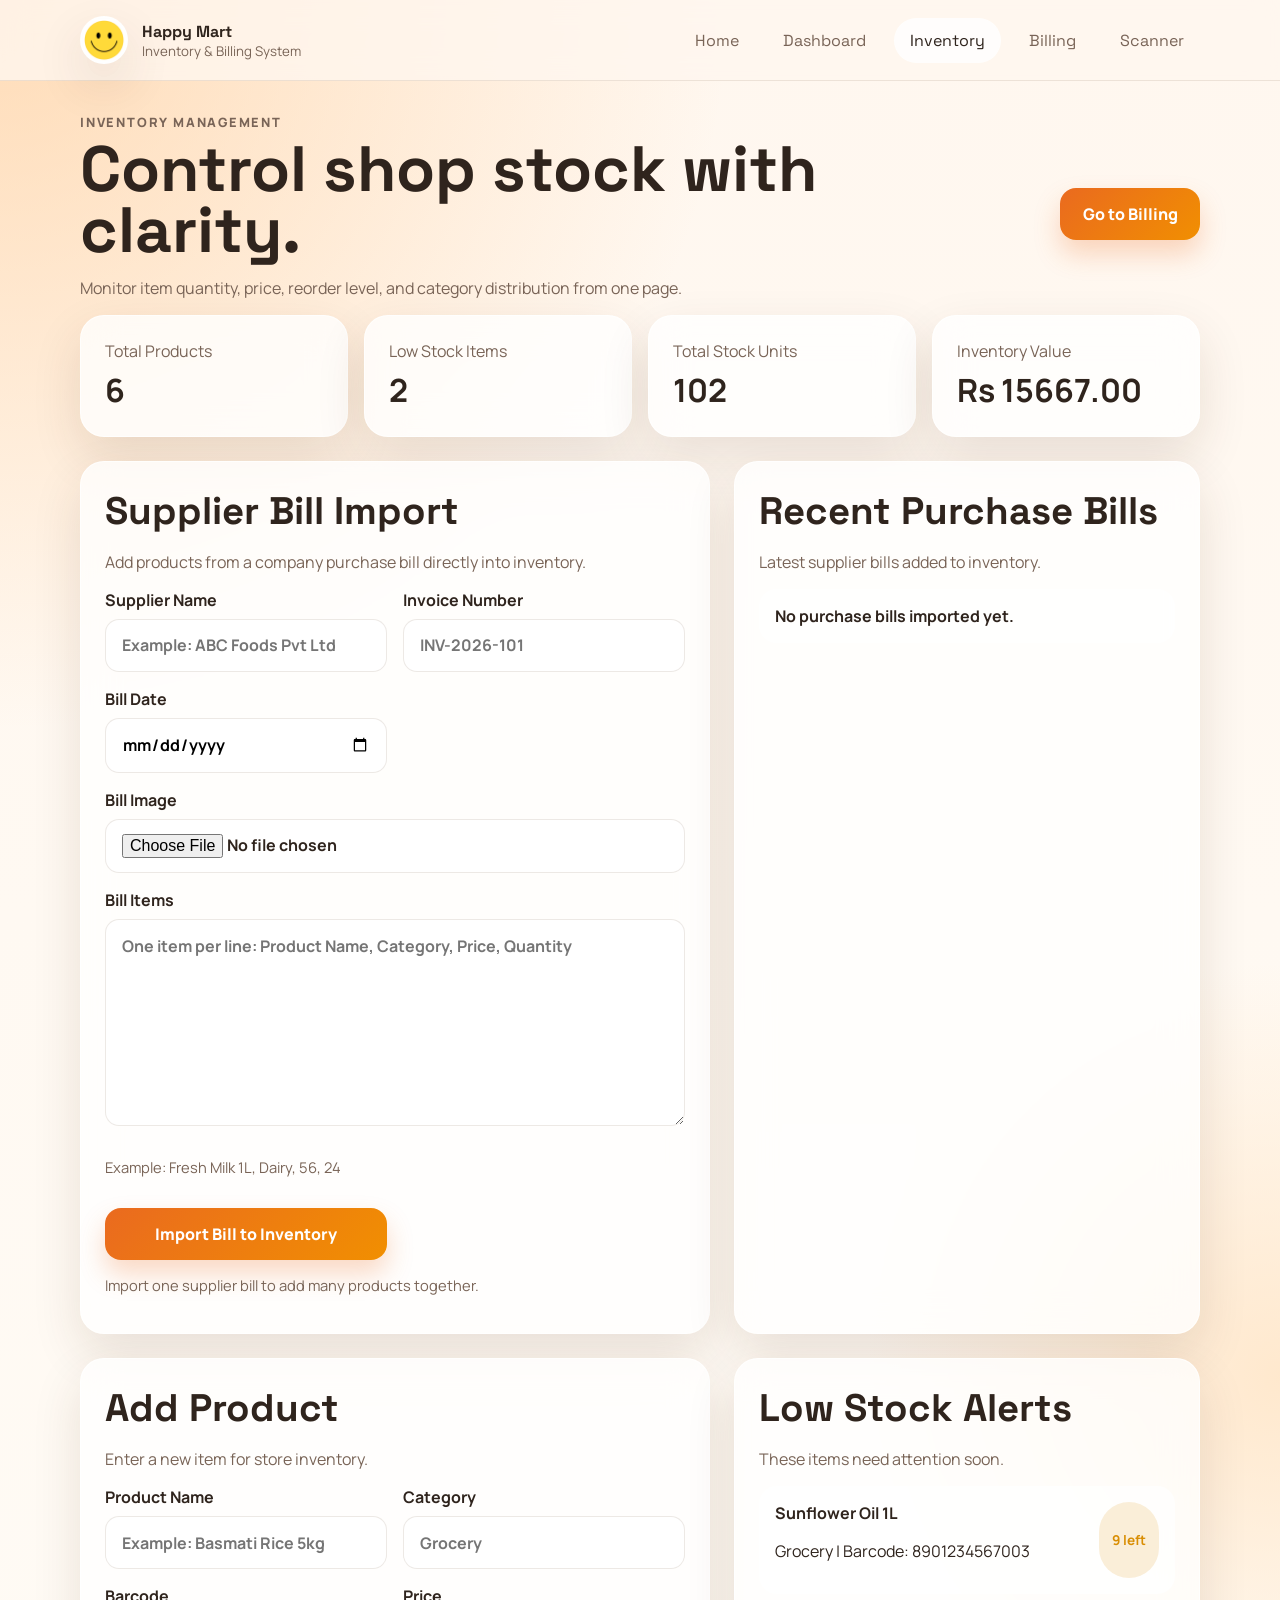
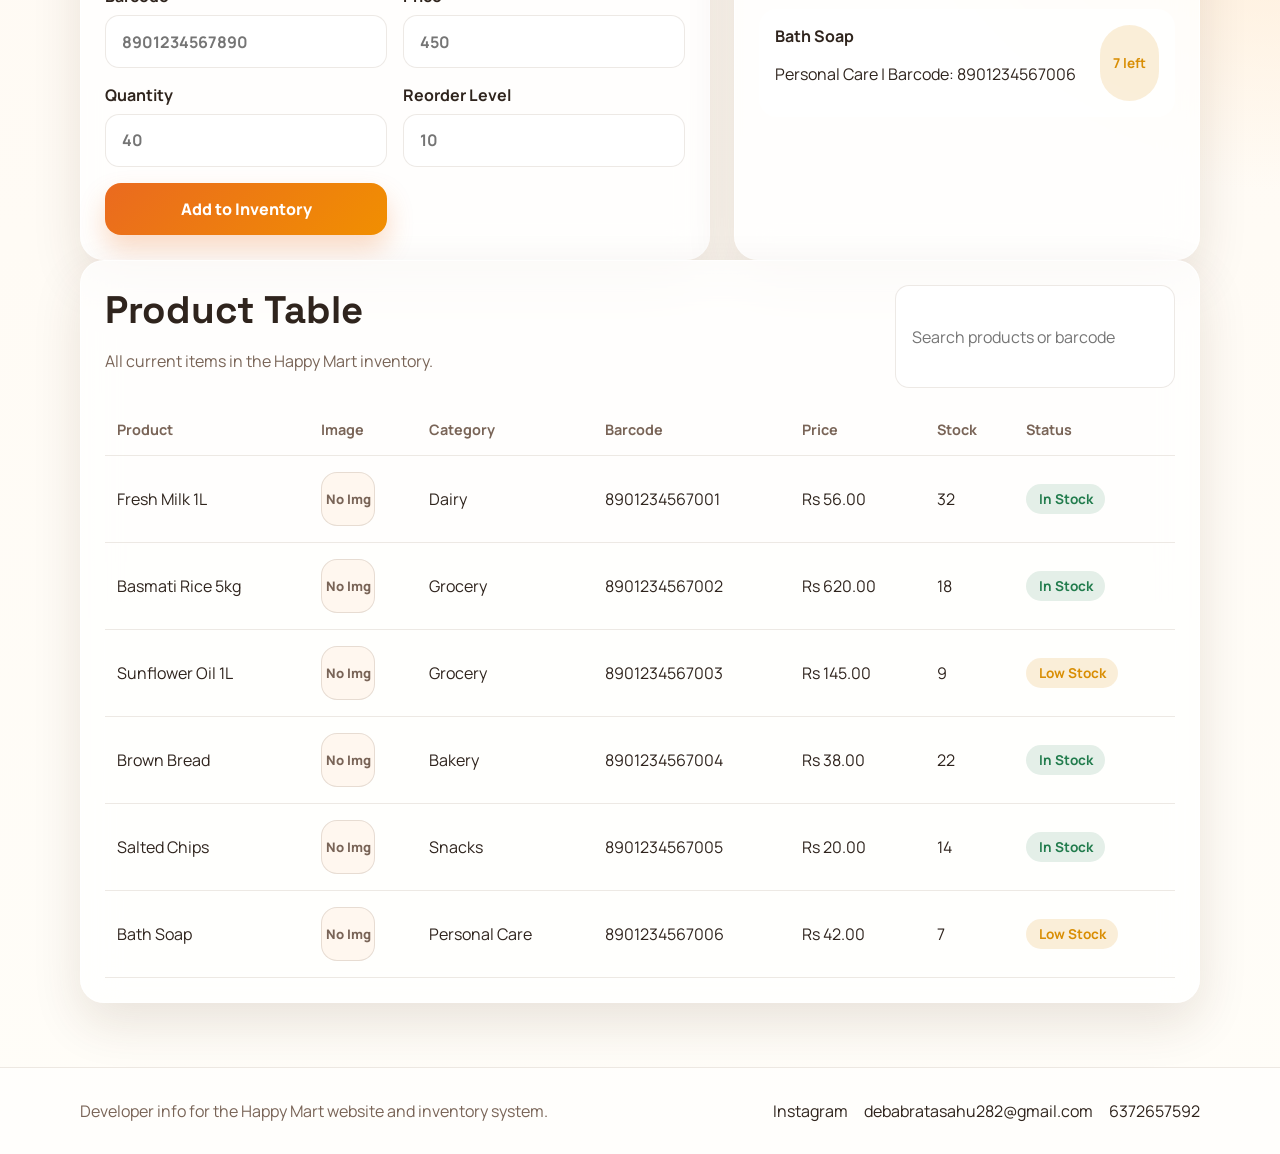
==== inventory.html @ 77fd02b4 "Add files via upload" ====
<!DOCTYPE html>
<html lang="en">
<head>
  <meta charset="UTF-8">
  <meta name="viewport" content="width=device-width, initial-scale=1.0">
  <title>Happy Mart | Inventory</title>
  <link rel="preconnect" href="https://fonts.googleapis.com">
  <link rel="preconnect" href="https://fonts.gstatic.com" crossorigin>
  <link href="https://fonts.googleapis.com/css2?family=Space+Grotesk:wght@400;500;700&family=Manrope:wght@400;500;700;800&display=swap" rel="stylesheet">
  <link rel="stylesheet" href="styles.css">
</head>
<body>
  <header class="site-header">
    <div class="container nav-wrap">
      <a class="brand" href="index.html">
        <span class="brand-mark">
          <img src="happy-mart-logo.jpg" alt="Happy Mart logo">
        </span>
        <span>
          <strong>Happy Mart</strong>
          <small>Inventory & Billing System</small>
        </span>
      </a>
      <nav class="site-nav">
        <a href="index.html">Home</a>
        <a href="dashboard.html">Dashboard</a>
        <a class="active" href="inventory.html">Inventory</a>
        <a href="billing.html">Billing</a>
        <a href="scanner.html">Scanner</a>
      </nav>
    </div>
  </header>

  <main class="page-shell">
    <section class="page-hero container compact-hero">
      <div>
        <p class="eyebrow">Inventory management</p>
        <h1>Control shop stock with clarity.</h1>
        <p>Monitor item quantity, price, reorder level, and category distribution from one page.</p>
      </div>
      <a class="btn btn-primary" href="billing.html">Go to Billing</a>
    </section>

    <section class="container dashboard-grid">
      <article class="panel metric-panel">
        <span>Total Products</span>
        <strong id="totalProducts">0</strong>
      </article>
      <article class="panel metric-panel">
        <span>Low Stock Items</span>
        <strong id="lowStockCount">0</strong>
      </article>
      <article class="panel metric-panel">
        <span>Total Stock Units</span>
        <strong id="totalUnits">0</strong>
      </article>
      <article class="panel metric-panel">
        <span>Inventory Value</span>
        <strong id="inventoryValue">Rs 0</strong>
      </article>
    </section>

    <section class="container two-column">
      <article class="panel">
        <div class="panel-head">
          <h2>Supplier Bill Import</h2>
          <p>Add products from a company purchase bill directly into inventory.</p>
        </div>
        <form id="purchaseBillForm" class="form-grid">
          <label>
            Supplier Name
            <input type="text" id="supplierName" placeholder="Example: ABC Foods Pvt Ltd" required>
          </label>
          <label>
            Invoice Number
            <input type="text" id="invoiceNumber" placeholder="INV-2026-101" required>
          </label>
          <label>
            Bill Date
            <input type="date" id="billDate" required>
          </label>
          <label class="full-width">
            Bill Image
            <input type="file" id="billImage" accept="image/*">
          </label>
          <label class="full-width">
            Bill Items
            <textarea id="billItems" rows="8" placeholder="One item per line: Product Name, Category, Price, Quantity" required></textarea>
          </label>
          <p class="chart-note full-width">Example: Fresh Milk 1L, Dairy, 56, 24</p>
          <button class="btn btn-primary" type="submit">Import Bill to Inventory</button>
        </form>
        <p id="purchaseBillStatus" class="chart-note">Import one supplier bill to add many products together.</p>
      </article>

      <article class="panel">
        <div class="panel-head">
          <h2>Recent Purchase Bills</h2>
          <p>Latest supplier bills added to inventory.</p>
        </div>
        <div id="purchaseBillList" class="scan-history"></div>
      </article>
    </section>

    <section class="container two-column">
      <article class="panel">
        <div class="panel-head">
          <h2>Add Product</h2>
          <p>Enter a new item for store inventory.</p>
        </div>
        <form id="inventoryForm" class="form-grid">
          <label>
            Product Name
            <input type="text" id="productName" placeholder="Example: Basmati Rice 5kg" required>
          </label>
          <label>
            Category
            <input type="text" id="productCategory" placeholder="Grocery" required>
          </label>
          <label>
            Barcode
            <input type="text" id="productBarcode" placeholder="8901234567890" required>
          </label>
          <label>
            Price
            <input type="number" id="productPrice" min="1" placeholder="450" required>
          </label>
          <label>
            Quantity
            <input type="number" id="productQuantity" min="1" placeholder="40" required>
          </label>
          <label>
            Reorder Level
            <input type="number" id="productReorder" min="1" placeholder="10" required>
          </label>
          <button class="btn btn-primary" type="submit">Add to Inventory</button>
        </form>
      </article>

      <article class="panel">
        <div class="panel-head">
          <h2>Low Stock Alerts</h2>
          <p>These items need attention soon.</p>
        </div>
        <div id="lowStockList" class="alert-list"></div>
      </article>
    </section>

    <section class="container panel">
      <div class="panel-head row-head">
        <div>
          <h2>Product Table</h2>
          <p>All current items in the Happy Mart inventory.</p>
        </div>
        <input id="inventorySearch" class="search-input" type="search" placeholder="Search products or barcode">
      </div>
      <div class="table-wrap">
        <table>
          <thead>
            <tr>
              <th>Product</th>
              <th>Image</th>
              <th>Category</th>
              <th>Barcode</th>
              <th>Price</th>
              <th>Stock</th>
              <th>Status</th>
            </tr>
          </thead>
          <tbody id="inventoryTableBody"></tbody>
        </table>
      </div>
    </section>
  </main>

  <footer class="site-footer">
    <div class="container footer-wrap">
      <p>Developer info for the Happy Mart website and inventory system.</p>
      <div>
        <a href="https://www.instagram.com/sahu_sanu_/?hl=en" target="_blank" rel="noreferrer">Instagram</a>
        <a href="mailto:debabratasahu282@gmail.com">debabratasahu282@gmail.com</a>
        <a href="tel:6372657592">6372657592</a>
      </div>
    </div>
  </footer>

  <script src="script.js"></script>
</body>
</html>
---- styles.css ----
:root {
  --bg: #fff7ef;
  --surface: rgba(255, 255, 255, 0.78);
  --surface-strong: #fffdf8;
  --line: rgba(77, 42, 0, 0.1);
  --text: #2f241d;
  --muted: #796457;
  --accent: #ea6a1f;
  --accent-dark: #b94b0b;
  --accent-soft: #ffe2cc;
  --success: #227c4d;
  --danger: #d1495b;
  --warning: #d98e04;
  --shadow: 0 20px 50px rgba(78, 44, 18, 0.12);
  --radius: 24px;
}

* {
  box-sizing: border-box;
}

html {
  scroll-behavior: smooth;
}

body {
  margin: 0;
  font-family: "Manrope", sans-serif;
  color: var(--text);
  background:
    radial-gradient(circle at top left, rgba(255, 193, 128, 0.5), transparent 24%),
    radial-gradient(circle at right center, rgba(255, 228, 196, 0.8), transparent 22%),
    linear-gradient(180deg, #fff7ef 0%, #fffdf8 100%);
  min-height: 100vh;
}

a {
  color: inherit;
  text-decoration: none;
}

button,
input,
select,
textarea {
  font: inherit;
}

.container {
  width: min(1120px, calc(100% - 2rem));
  margin: 0 auto;
}

.site-header {
  position: sticky;
  top: 0;
  z-index: 20;
  backdrop-filter: blur(14px);
  background: rgba(255, 247, 239, 0.8);
  border-bottom: 1px solid var(--line);
}

.nav-wrap,
.footer-wrap {
  display: flex;
  justify-content: space-between;
  align-items: center;
  gap: 1rem;
  padding: 1rem 0;
}

.brand {
  display: flex;
  align-items: center;
  gap: 0.85rem;
}

.brand strong,
.site-nav a,
h1,
h2,
h3 {
  font-family: "Space Grotesk", sans-serif;
}

.brand strong {
  display: block;
}

.brand small {
  color: var(--muted);
  display: block;
}

.brand-mark {
  display: inline-flex;
  align-items: center;
  justify-content: center;
  width: 48px;
  height: 48px;
  border-radius: 50%;
  overflow: hidden;
  background: white;
  box-shadow: var(--shadow);
  border: 2px solid rgba(255, 255, 255, 0.85);
}

.brand-mark img {
  display: block;
  width: 100%;
  height: 100%;
  object-fit: cover;
}

.site-nav {
  display: flex;
  flex-wrap: wrap;
  gap: 0.75rem;
}

.site-nav a {
  padding: 0.75rem 1rem;
  border-radius: 999px;
  color: var(--muted);
}

.site-nav a.active,
.site-nav a:hover {
  color: var(--text);
  background: rgba(255, 255, 255, 0.82);
}

.hero,
.page-shell {
  padding: 2rem 0 4rem;
}

.hero-grid,
.workflow-grid,
.scanner-layout,
.billing-layout,
.two-column,
.dashboard-dashboard {
  display: grid;
  gap: 1.5rem;
}

.hero-grid {
  grid-template-columns: 1.2fr 0.8fr;
  align-items: center;
  padding: 3rem 0 2rem;
}

.eyebrow {
  margin: 0 0 0.5rem;
  text-transform: uppercase;
  letter-spacing: 0.14em;
  color: var(--accent-dark);
  font-size: 0.8rem;
  font-weight: 800;
}

h1 {
  margin: 0;
  font-size: clamp(2.5rem, 5vw, 4.8rem);
  line-height: 0.95;
}

h2 {
  margin: 0;
  font-size: clamp(1.6rem, 3vw, 2.4rem);
}

.hero-text,
.page-hero p,
.panel-head p,
.feature-card p,
.steps p,
.scanner-result p,
.invoice-preview,
.site-footer p {
  color: var(--muted);
}

.hero-actions,
.hero-stats,
.section-head,
.billing-shortcuts,
.scanner-demo-buttons {
  display: flex;
  flex-wrap: wrap;
  gap: 1rem;
}

.btn,
.chip-button {
  border: 0;
  cursor: pointer;
  border-radius: 16px;
  transition: transform 0.2s ease, box-shadow 0.2s ease, background 0.2s ease;
}

.btn {
  display: inline-flex;
  align-items: center;
  justify-content: center;
  padding: 0.95rem 1.4rem;
  font-weight: 800;
}

.btn:hover,
.chip-button:hover {
  transform: translateY(-2px);
}

.btn-primary {
  color: white;
  background: linear-gradient(135deg, var(--accent) 0%, #f18f01 100%);
  box-shadow: 0 14px 26px rgba(234, 106, 31, 0.25);
}

.btn-secondary {
  color: var(--text);
  background: white;
  border: 1px solid var(--line);
}

.btn-block {
  width: 100%;
}

.hero-stats article,
.dashboard-card,
.feature-card,
.panel,
.steps article {
  background: var(--surface);
  border: 1px solid rgba(255, 255, 255, 0.7);
  backdrop-filter: blur(18px);
  box-shadow: var(--shadow);
  border-radius: var(--radius);
}

.hero-stats article {
  padding: 1rem 1.2rem;
  min-width: 140px;
}

.hero-stats strong {
  display: block;
  font-size: 1.7rem;
}

.dashboard-card {
  padding: 1.5rem;
}

.card-top,
.dashboard-metrics,
.summary-line,
.summary-total,
.row-head {
  display: flex;
  justify-content: space-between;
  gap: 1rem;
}

.status-pill,
.stock-badge,
.scan-badge {
  display: inline-flex;
  align-items: center;
  gap: 0.35rem;
  width: fit-content;
  padding: 0.4rem 0.8rem;
  border-radius: 999px;
  font-size: 0.85rem;
  font-weight: 700;
}

.status-pill,
.stock-badge.good,
.scan-badge {
  background: rgba(34, 124, 77, 0.12);
  color: var(--success);
}

.stock-badge.low {
  background: rgba(217, 142, 4, 0.15);
  color: var(--warning);
}

.muted {
  color: var(--muted);
}

.dashboard-metrics {
  margin: 1.5rem 0;
  flex-direction: column;
}

.dashboard-metrics article {
  padding: 1rem;
  border-radius: 18px;
  background: rgba(255, 255, 255, 0.65);
}

.dashboard-metrics strong {
  display: block;
  margin-top: 0.4rem;
  font-size: 1.6rem;
}

.mini-list {
  display: grid;
  gap: 0.75rem;
}

.mini-list div {
  display: flex;
  justify-content: space-between;
  gap: 1rem;
  padding: 0.9rem 1rem;
  border-radius: 18px;
  background: rgba(255, 255, 255, 0.6);
}

.quick-links,
.workflow {
  padding: 1rem 0 4rem;
}

.feature-grid {
  display: grid;
  gap: 1.25rem;
  grid-template-columns: repeat(3, minmax(0, 1fr));
  margin-top: 1.5rem;
}

.feature-card,
.steps article {
  padding: 1.5rem;
}

.developer-card {
  position: relative;
  overflow: hidden;
}

.developer-icon {
  display: grid;
  place-items: center;
  width: 64px;
  height: 64px;
  margin-bottom: 1rem;
  border-radius: 20px;
  background: linear-gradient(135deg, #ffd84d 0%, #ea6a1f 100%);
  color: white;
  font-family: "Space Grotesk", sans-serif;
  font-size: 1.1rem;
  font-weight: 800;
  box-shadow: 0 14px 30px rgba(234, 106, 31, 0.22);
}

.developer-card:hover {
  background: rgba(255, 255, 255, 0.92);
}

.feature-card span {
  color: var(--accent-dark);
  font-weight: 800;
}

.workflow-grid {
  grid-template-columns: 0.8fr 1.2fr;
  align-items: start;
}

.steps {
  display: grid;
  gap: 1rem;
}

.steps article span {
  color: var(--accent);
  font-weight: 900;
}

.site-footer {
  border-top: 1px solid var(--line);
  background: rgba(255, 255, 255, 0.45);
}

.site-footer div {
  display: flex;
  flex-wrap: wrap;
  gap: 1rem;
}

.compact-hero,
.dashboard-grid,
.form-grid,
.scanner-form {
  display: grid;
  gap: 1rem;
}

.compact-hero {
  grid-template-columns: 1fr auto;
  align-items: center;
}

.dashboard-grid {
  grid-template-columns: repeat(4, minmax(0, 1fr));
}

.metric-panel {
  padding: 1.25rem;
}

.metric-panel span {
  color: var(--muted);
}

.metric-panel strong {
  display: block;
  margin-top: 0.4rem;
  font-size: 2rem;
}

.two-column,
.scanner-layout,
.billing-layout,
.dashboard-dashboard {
  grid-template-columns: 1.15fr 0.85fr;
  margin-top: 1.5rem;
}

.panel {
  padding: 1.5rem;
}

.panel-head {
  margin-bottom: 1rem;
}

.full-width {
  grid-column: 1 / -1;
}

.form-grid {
  grid-template-columns: repeat(2, minmax(0, 1fr));
}

.billing-form {
  grid-template-columns: 1.2fr 0.6fr auto;
}

label {
  display: grid;
  gap: 0.5rem;
  font-weight: 700;
}

input,
select,
textarea {
  width: 100%;
  padding: 0.9rem 1rem;
  border-radius: 14px;
  border: 1px solid var(--line);
  background: rgba(255, 255, 255, 0.86);
}

textarea {
  resize: vertical;
  min-height: 160px;
}

.search-input {
  max-width: 280px;
}

.alert-list,
.scan-history,
.summary-stack,
.category-list {
  display: grid;
  gap: 0.9rem;
}

.alert-item,
.scan-item {
  display: flex;
  justify-content: space-between;
  gap: 1rem;
  padding: 1rem;
  border-radius: 18px;
  background: rgba(255, 255, 255, 0.7);
}

.product-cell {
  display: flex;
  align-items: center;
  gap: 0.85rem;
}

.product-thumb {
  width: 54px;
  height: 54px;
  border-radius: 16px;
  overflow: hidden;
  background: rgba(255, 247, 239, 0.95);
  border: 1px solid rgba(121, 100, 87, 0.18);
}

.product-thumb img {
  width: 100%;
  height: 100%;
  object-fit: cover;
  display: block;
}

.product-thumb.placeholder {
  display: grid;
  place-items: center;
  color: var(--muted);
  font-size: 0.82rem;
  font-weight: 800;
}

.summary-box,
.category-item {
  display: flex;
  justify-content: space-between;
  gap: 1rem;
  padding: 1rem;
  border-radius: 18px;
  background: rgba(255, 255, 255, 0.7);
}

.summary-box strong,
.category-item strong {
  font-size: 1.2rem;
}

.chart-metric {
  position: relative;
  overflow: hidden;
}

.mini-progress {
  margin-top: 1rem;
  height: 10px;
  border-radius: 999px;
  background: rgba(121, 100, 87, 0.12);
  overflow: hidden;
}

.mini-progress span {
  display: block;
  height: 100%;
  width: 0;
  border-radius: inherit;
  background: linear-gradient(90deg, var(--accent) 0%, #f3a712 100%);
}

.mini-progress.warning span {
  background: linear-gradient(90deg, #f18f01 0%, #d1495b 100%);
}

.bar-chart,
.scan-chart-list {
  display: grid;
  gap: 1rem;
}

.chart-row {
  display: grid;
  gap: 0.5rem;
}

.chart-meta {
  display: flex;
  justify-content: space-between;
  gap: 1rem;
  font-weight: 700;
}

.chart-track {
  height: 14px;
  border-radius: 999px;
  background: rgba(121, 100, 87, 0.12);
  overflow: hidden;
}

.chart-fill {
  display: block;
  height: 100%;
  width: 0;
  border-radius: inherit;
  background: linear-gradient(90deg, var(--accent) 0%, #f3a712 100%);
}

.chart-fill.warning {
  background: linear-gradient(90deg, #f18f01 0%, #d1495b 100%);
}

.chart-fill.success {
  background: linear-gradient(90deg, #227c4d 0%, #7bc96f 100%);
}

.chart-note {
  color: var(--muted);
  font-size: 0.92rem;
}

.compact-chart .chart-track {
  height: 18px;
}

.scan-chart-item {
  padding: 1rem;
  border-radius: 18px;
  background: rgba(255, 255, 255, 0.7);
}

.scan-chart-item .chart-note {
  margin-top: 0.4rem;
}

.table-wrap {
  overflow-x: auto;
}

table {
  width: 100%;
  border-collapse: collapse;
}

th,
td {
  padding: 1rem 0.75rem;
  text-align: left;
  border-bottom: 1px solid var(--line);
}

th {
  color: var(--muted);
  font-size: 0.9rem;
}

.chip-button {
  padding: 0.7rem 1rem;
  background: rgba(255, 226, 204, 0.9);
  color: var(--accent-dark);
  font-weight: 700;
}

.summary-line,
.summary-total {
  padding: 0.95rem 0;
  border-bottom: 1px dashed var(--line);
}

.summary-total {
  margin-top: 0.3rem;
  font-size: 1.2rem;
  border-bottom: 0;
}

.invoice-preview,
.scanner-result {
  margin-top: 1rem;
  padding: 1.2rem;
  border-radius: 18px;
  background: rgba(255, 255, 255, 0.72);
  min-height: 140px;
}

.print-invoice {
  margin-top: 2rem;
  padding: 1.5rem;
  border-radius: 24px;
  background: rgba(255, 255, 255, 0.94);
  border: 1px solid var(--line);
  box-shadow: var(--shadow);
}

.print-header,
.print-brand,
.print-customer,
.print-totals p {
  display: flex;
  justify-content: space-between;
  align-items: center;
  gap: 1rem;
}

.print-header {
  align-items: flex-start;
  margin-bottom: 1rem;
}

.print-brand img {
  width: 56px;
  height: 56px;
  border-radius: 50%;
  object-fit: cover;
}

.print-brand h2 {
  font-size: 1.4rem;
}

.print-brand p,
.print-meta p,
.print-customer p {
  margin: 0.15rem 0;
}

.print-customer {
  padding: 0.9rem 0;
  border-top: 1px dashed var(--line);
  border-bottom: 1px dashed var(--line);
}

.print-table {
  width: 100%;
  margin-top: 1rem;
  border-collapse: collapse;
}

.print-table th,
.print-table td {
  padding: 0.75rem 0.25rem;
  border-bottom: 1px dashed var(--line);
}

.print-totals {
  margin-top: 1rem;
  margin-left: auto;
  max-width: 320px;
}

.print-grand-total {
  font-size: 1.1rem;
}

.scanner-form {
  grid-template-columns: 1fr auto;
}

.empty-state {
  display: grid;
  place-items: center;
  text-align: center;
}

.item-remove {
  color: var(--danger);
  font-weight: 800;
  cursor: pointer;
  background: transparent;
  border: 0;
}

.flash {
  animation: pulseHighlight 0.6s ease;
}

@keyframes pulseHighlight {
  0% {
    transform: scale(1);
    box-shadow: 0 0 0 rgba(234, 106, 31, 0);
  }
  50% {
    transform: scale(1.01);
    box-shadow: 0 18px 36px rgba(234, 106, 31, 0.18);
  }
  100% {
    transform: scale(1);
    box-shadow: 0 0 0 rgba(234, 106, 31, 0);
  }
}

@media (max-width: 960px) {
  .hero-grid,
  .workflow-grid,
  .compact-hero,
  .dashboard-grid,
  .two-column,
  .scanner-layout,
  .billing-layout,
  .dashboard-dashboard,
  .feature-grid,
  .form-grid,
  .billing-form {
    grid-template-columns: 1fr;
  }

  .nav-wrap,
  .footer-wrap,
  .row-head {
    align-items: flex-start;
    flex-direction: column;
  }

  .search-input {
    max-width: none;
  }
}

@media print {
  body {
    background: white;
  }

  .site-header,
  .page-hero,
  .billing-layout,
  .site-footer {
    display: none !important;
  }

  .page-shell {
    padding: 0;
  }

  .print-invoice {
    margin: 0;
    padding: 0;
    border: 0;
    box-shadow: none;
    border-radius: 0;
  }
}
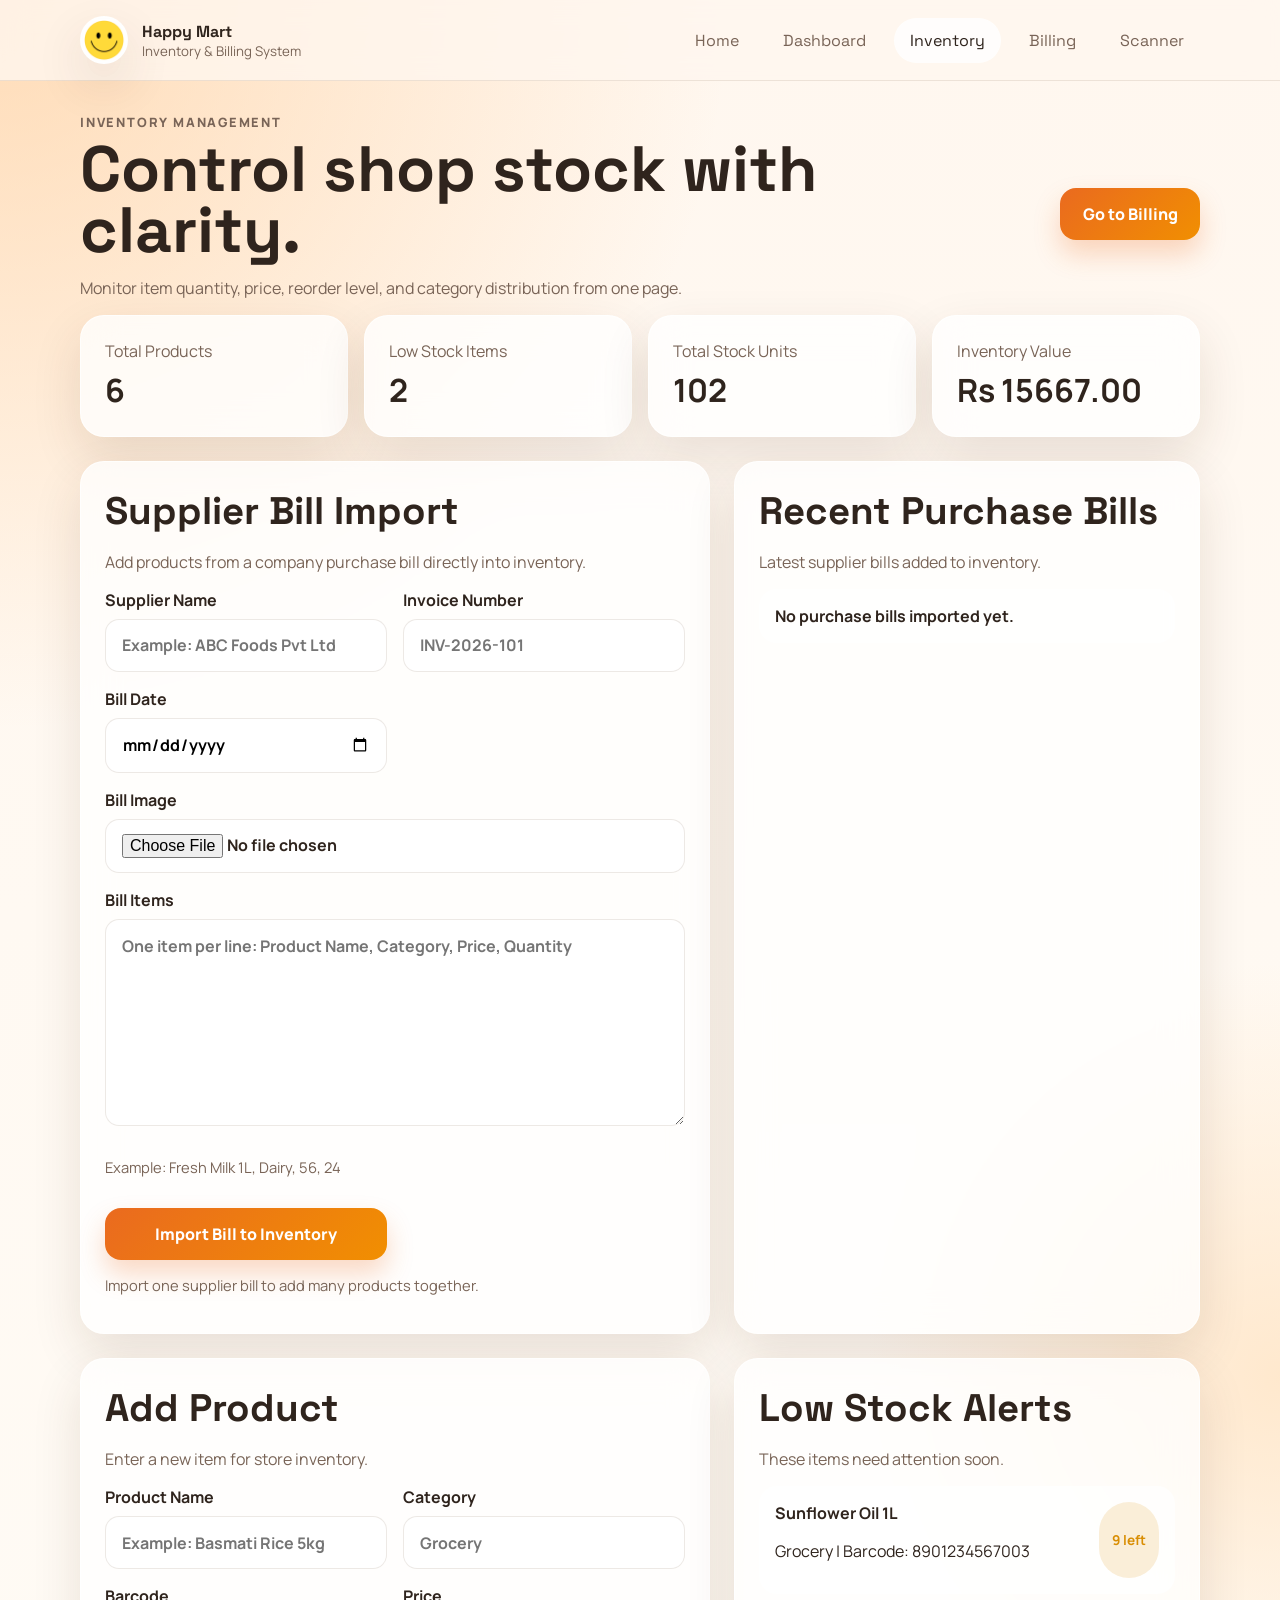
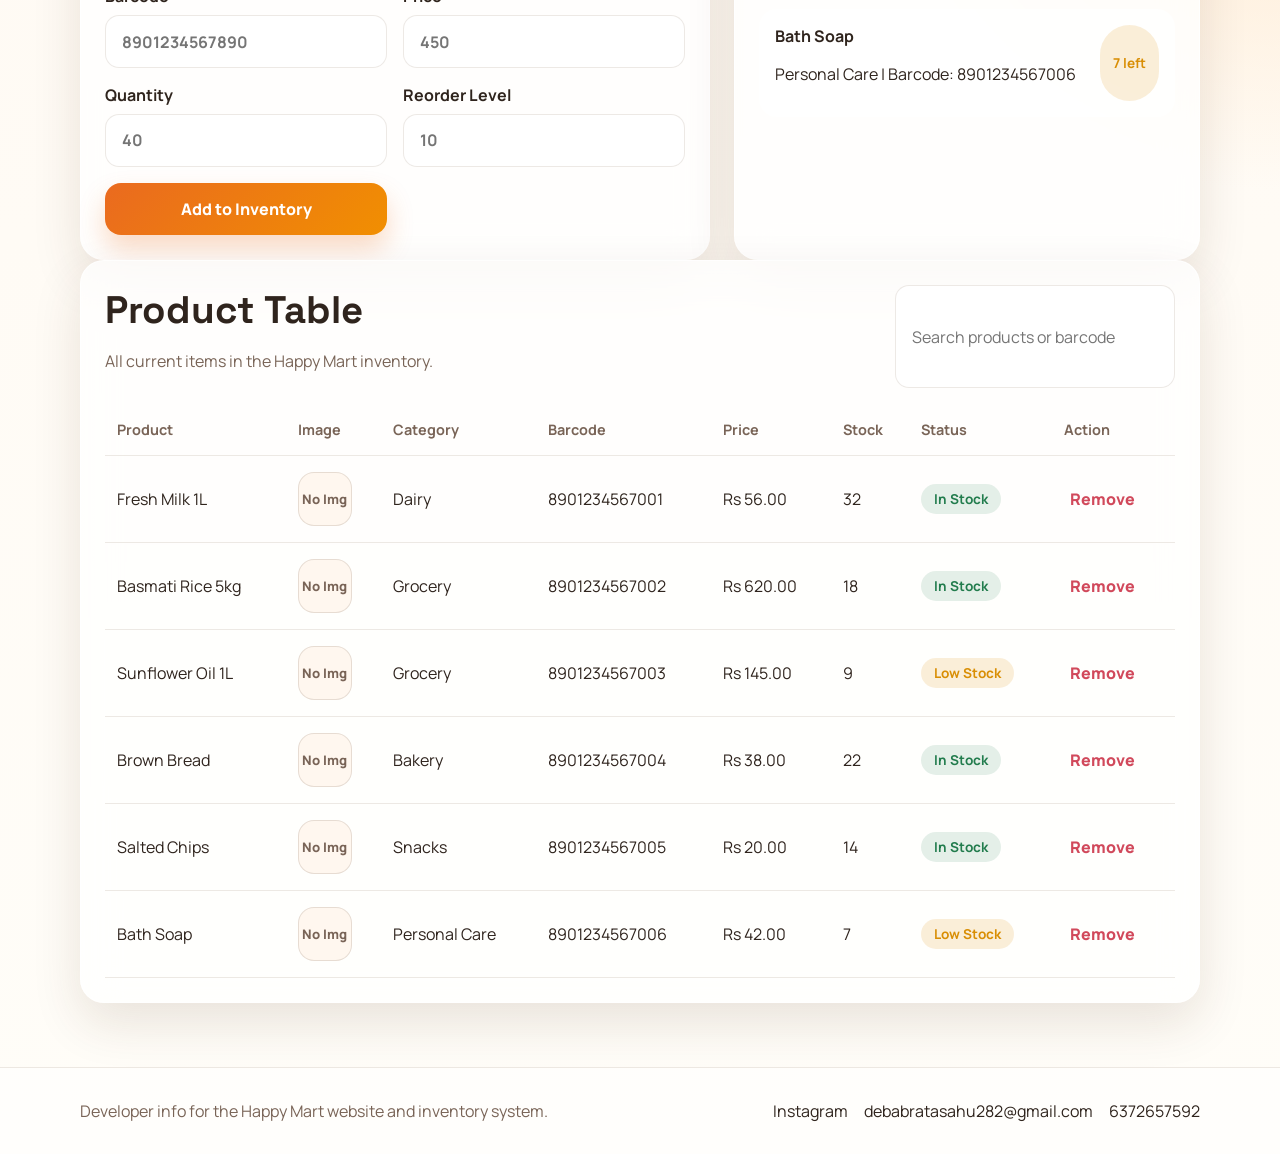
==== commit 80eba84f: "Add files via upload" ====
--- a/inventory.html
+++ b/inventory.html
@@ -165,6 +165,7 @@
               <th>Price</th>
               <th>Stock</th>
               <th>Status</th>
+              <th>Action</th>
             </tr>
           </thead>
           <tbody id="inventoryTableBody"></tbody>
